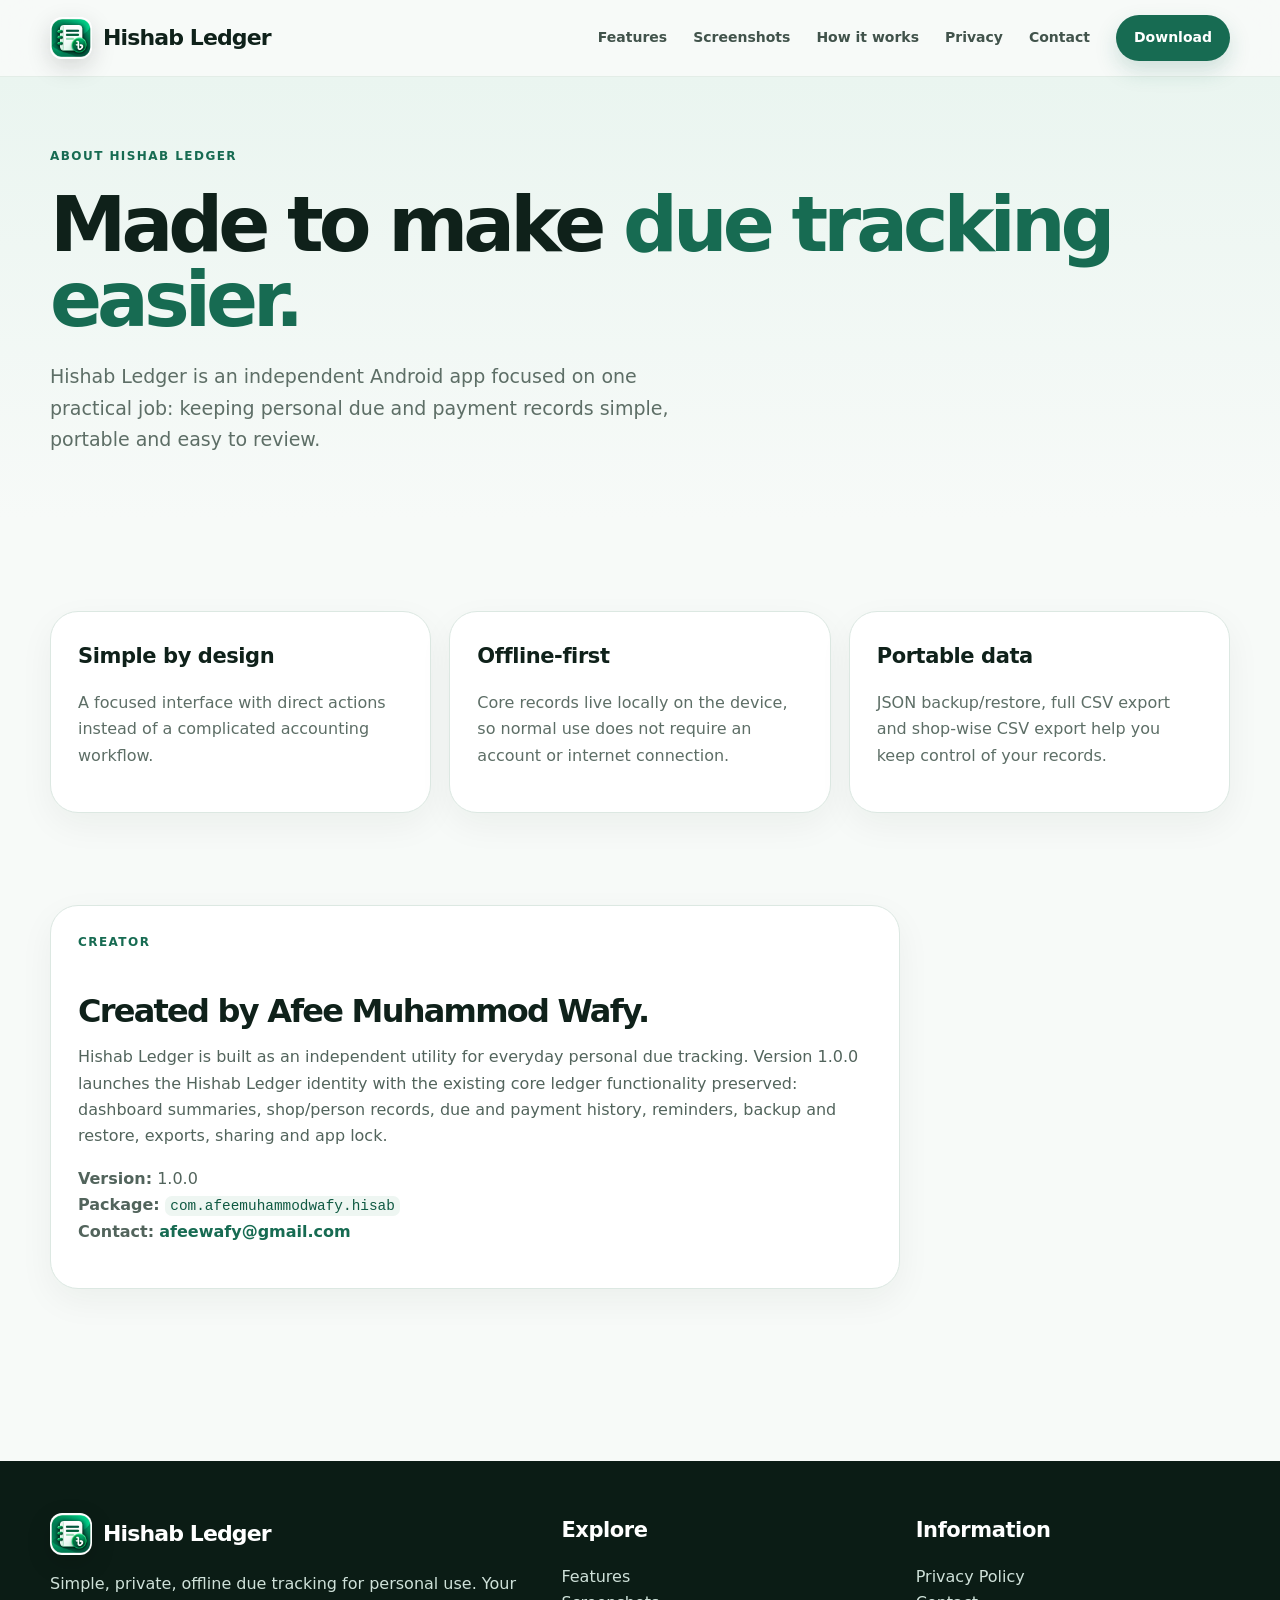
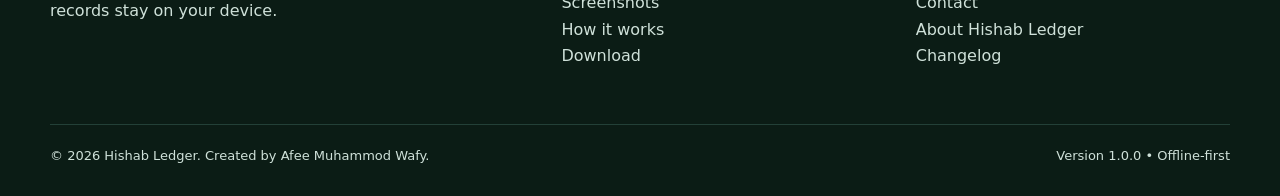
==== about/index.html @ e33c18ee "Add files via upload" ====
<!doctype html>
<html lang="en">
<head>
<meta charset="utf-8">
<meta name="viewport" content="width=device-width, initial-scale=1">
<title>About Hishab Ledger 1.0.0 — Offline Due Tracker</title>
<meta name="description" content="Learn about Hishab Ledger 1.0.0, an independent Android app created by Afee Muhammod Wafy for simple offline shop due and payment tracking.">
<meta name="robots" content="index,follow">
<meta name="author" content="Afee Muhammod Wafy">
<link rel="canonical" href="https://hishabledger.amwafy.xyz/about/">
<meta property="og:type" content="website">
<meta property="og:site_name" content="Hishab Ledger">
<meta property="og:title" content="About Hishab Ledger 1.0.0 — Offline Due Tracker">
<meta property="og:description" content="Learn about Hishab Ledger 1.0.0, an independent Android app created by Afee Muhammod Wafy for simple offline shop due and payment tracking.">
<meta property="og:url" content="https://hishabledger.amwafy.xyz/about/">
<meta property="og:image" content="https://hishabledger.amwafy.xyz/assets/feature-graphic.webp">
<meta property="og:image:width" content="1024">
<meta property="og:image:height" content="500">
<meta name="twitter:card" content="summary_large_image">
<meta name="twitter:title" content="About Hishab Ledger 1.0.0 — Offline Due Tracker">
<meta name="twitter:description" content="Learn about Hishab Ledger 1.0.0, an independent Android app created by Afee Muhammod Wafy for simple offline shop due and payment tracking.">
<meta name="twitter:image" content="https://hishabledger.amwafy.xyz/assets/feature-graphic.webp">
<link rel="icon" type="image/x-icon" href="../favicon.ico">
<link rel="icon" type="image/webp" sizes="48x48" href="../assets/favicon-48x48.webp">
<link rel="icon" type="image/png" sizes="32x32" href="../assets/favicon-32x32.png">
<link rel="icon" type="image/png" sizes="16x16" href="../assets/favicon-16x16.png">
<link rel="apple-touch-icon" href="../assets/apple-touch-icon.png">
<link rel="manifest" href="../site.webmanifest">
<meta name="theme-color" content="#0f5942">

<link rel="preload" as="image" href="../assets/hishabledger-icon.webp" fetchpriority="high">
<link rel="stylesheet" href="../styles.css">

</head>
<body>
<header class="nav">
  <div class="container nav-in">
    <a class="brand" href="../" aria-label="Hishab Ledger home"><span class="logo"><img src="../assets/hishabledger-icon.webp" alt="" width="42" height="42" loading="eager" decoding="async" fetchpriority="high"></span><span>Hishab Ledger</span></a>
    <button class="menu" data-menu aria-label="Open navigation" aria-expanded="false">☰</button>
    <nav class="navlinks" data-links>
      <a href="../features/">Features</a>
      <a href="../screenshots/">Screenshots</a>
      <a href="../how-it-works/">How it works</a>
      <a href="../privacy/">Privacy</a>
      <a href="../contact/">Contact</a>
      <a class="nav-cta" href="../download/">Download</a>
    </nav>
  </div>
</header>
<main>
<section class="page-hero"><div class="container"><div class="kicker">About Hishab Ledger</div><h1>Made to make <span>due tracking easier.</span></h1><p class="lead">Hishab Ledger is an independent Android app focused on one practical job: keeping personal due and payment records simple, portable and easy to review.</p></div></section>
<section class="section"><div class="container grid-3">
<div class="card"><h3>Simple by design</h3><p class="muted">A focused interface with direct actions instead of a complicated accounting workflow.</p></div>
<div class="card"><h3>Offline-first</h3><p class="muted">Core records live locally on the device, so normal use does not require an account or internet connection.</p></div>
<div class="card"><h3>Portable data</h3><p class="muted">JSON backup/restore, full CSV export and shop-wise CSV export help you keep control of your records.</p></div>
</div></section>
<section class="section" style="padding-top:0"><div class="container"><div class="card prose"><div class="kicker">Creator</div><h2>Created by Afee Muhammod Wafy.</h2><p>Hishab Ledger is built as an independent utility for everyday personal due tracking. Version 1.0.0 launches the Hishab Ledger identity with the existing core ledger functionality preserved: dashboard summaries, shop/person records, due and payment history, reminders, backup and restore, exports, sharing and app lock.</p><p><strong>Version:</strong> 1.0.0<br><strong>Package:</strong> <code>com.afeemuhammodwafy.hisab</code><br><strong>Contact:</strong> <a style="color:var(--green);font-weight:800" href="mailto:afeewafy@gmail.com">afeewafy@gmail.com</a></p></div></div></section>
</main>
<footer class="footer">
  <div class="container footer-grid">
    <div><div class="brand" style="color:#fff"><span class="logo"><img src="../assets/hishabledger-icon.webp" alt="" width="42" height="42" loading="eager" decoding="async" fetchpriority="high"></span><span>Hishab Ledger</span></div><p>Simple, private, offline due tracking for personal use. Your records stay on your device.</p></div>
    <div><h3>Explore</h3><p><a href="../features/">Features</a><br><a href="../screenshots/">Screenshots</a><br><a href="../how-it-works/">How it works</a><br><a href="../download/">Download</a></p></div>
    <div><h3>Information</h3><p><a href="../privacy/">Privacy Policy</a><br><a href="../contact/">Contact</a><br><a href="../about/">About Hishab Ledger</a><br><a href="../changelog/">Changelog</a></p></div>
  </div>
  <div class="container footer-bottom"><span>© 2026 Hishab Ledger. Created by Afee Muhammod Wafy.</span><span>Version 1.0.0 • Offline-first</span></div>
</footer>
<script src="../script.js"></script>
</body>
</html>
---- styles.css ----
:root{
  --bg:#f7faf8;--surface:#fff;--surface-2:#eef6f2;--ink:#0f211a;--muted:#5d6e66;
  --green:#176b52;--green-2:#0f5942;--lime:#2dd58c;--line:#dce8e2;--shadow:0 24px 70px rgba(15,89,66,.12);
  --radius:28px;--max:1180px;
}
*{box-sizing:border-box}
html{scroll-behavior:smooth}
body{margin:0;font-family:Inter,ui-sans-serif,system-ui,-apple-system,BlinkMacSystemFont,"Segoe UI",sans-serif;background:var(--bg);color:var(--ink);line-height:1.65}
a{color:inherit;text-decoration:none}
img{max-width:100%;display:block}
.container{width:min(var(--max),calc(100% - 40px));margin:auto}
.nav{position:sticky;top:0;z-index:50;background:rgba(247,250,248,.86);backdrop-filter:blur(18px);border-bottom:1px solid rgba(220,232,226,.75)}
.nav-in{height:76px;display:flex;align-items:center;justify-content:space-between;gap:24px}
.brand{display:flex;align-items:center;gap:11px;font-weight:900;font-size:22px;letter-spacing:-.04em}
.logo{width:42px;height:42px;border-radius:12px;display:grid;place-items:center;overflow:hidden;box-shadow:0 8px 24px rgba(0,0,0,.15)}
.logo img{width:42px;height:42px;display:block;object-fit:cover}
.navlinks{display:flex;align-items:center;gap:26px;font-size:14px;font-weight:700;color:#41534b}
.navlinks a:hover{color:var(--green)}
.nav-cta{background:var(--green);color:#fff!important;padding:11px 18px;border-radius:999px;box-shadow:0 10px 22px rgba(23,107,82,.18)}
.menu{display:none;border:0;background:none;font-size:28px}
.hero{padding:86px 0 74px;overflow:hidden}
.hero-grid{display:grid;grid-template-columns:1.02fr .98fr;align-items:center;gap:64px}
.eyebrow{display:inline-flex;gap:8px;align-items:center;padding:8px 13px;border:1px solid #cfe1d9;background:#edf7f2;color:var(--green);border-radius:999px;font-weight:800;font-size:13px}
h1{font-size:clamp(46px,6vw,78px);line-height:.98;letter-spacing:-.065em;margin:20px 0 24px}
h1 span{color:var(--green)}
.lead{font-size:19px;color:var(--muted);max-width:650px}
.actions{display:flex;flex-wrap:wrap;gap:13px;margin:30px 0 24px}
.btn{display:inline-flex;align-items:center;justify-content:center;gap:9px;padding:14px 21px;border-radius:15px;font-weight:850;border:1px solid var(--line);transition:.2s}
.btn-primary{background:var(--green);color:#fff;border-color:var(--green);box-shadow:0 14px 30px rgba(23,107,82,.2)}
.btn-primary:hover{transform:translateY(-2px);background:var(--green-2)}
.btn-soft{background:#fff}
.note{font-size:13px;color:#72827b}
.hero-art{position:relative;background:linear-gradient(145deg,#e8f4ee,#d5ebe1);border-radius:42px;padding:25px;box-shadow:var(--shadow)}
.hero-art img{border-radius:27px;box-shadow:0 25px 55px rgba(0,0,0,.18)}
.pill-row{display:flex;gap:10px;flex-wrap:wrap;margin-top:18px}
.pill{padding:8px 11px;background:#fff;border:1px solid var(--line);border-radius:999px;font-size:12px;font-weight:800;color:var(--green)}
.section{padding:92px 0}
.section-head{max-width:730px;margin-bottom:38px}
.kicker{color:var(--green);font-weight:900;text-transform:uppercase;letter-spacing:.12em;font-size:12px}
h2{font-size:clamp(34px,4vw,52px);line-height:1.04;letter-spacing:-.055em;margin:10px 0 15px}
h3{margin:0 0 9px;font-size:21px;letter-spacing:-.02em}
.muted{color:var(--muted)}
.grid-3{display:grid;grid-template-columns:repeat(3,1fr);gap:18px}
.card{background:var(--surface);border:1px solid var(--line);border-radius:var(--radius);padding:27px;box-shadow:0 12px 35px rgba(15,33,26,.05)}
.icon{width:48px;height:48px;border-radius:15px;background:#e5f4ed;color:var(--green);display:grid;place-items:center;font-weight:950;font-size:20px;margin-bottom:18px}
.feature-grid{display:grid;grid-template-columns:repeat(2,1fr);gap:18px}
.feature{display:grid;grid-template-columns:auto 1fr;gap:18px;align-items:start}
.screens{display:grid;grid-template-columns:repeat(4,1fr);gap:16px}
.screen-card{background:#fff;border:1px solid var(--line);border-radius:26px;padding:10px;box-shadow:0 12px 35px rgba(15,33,26,.06)}
.screen-card img{border-radius:19px;width:100%;height:auto;display:block;object-fit:contain;object-position:top}
.screen-card figcaption{padding:13px 8px 7px;font-weight:800;font-size:14px}
.band{background:var(--green);color:#fff;border-radius:36px;padding:48px;display:flex;justify-content:space-between;gap:30px;align-items:center}
.band p{color:#d7eee5;max-width:680px;margin:0}
.band .btn{background:#fff;color:var(--green);border-color:#fff}
.steps{counter-reset:step;display:grid;grid-template-columns:repeat(3,1fr);gap:18px}
.step:before{counter-increment:step;content:counter(step);display:grid;place-items:center;width:38px;height:38px;border-radius:50%;background:var(--green);color:#fff;font-weight:900;margin-bottom:18px}
.prose{max-width:850px}.prose h2{font-size:32px;margin-top:42px}.prose p,.prose li{color:#52645c}
.table{width:100%;border-collapse:collapse;background:#fff;border:1px solid var(--line);border-radius:18px;overflow:hidden}
.table th,.table td{text-align:left;padding:15px 17px;border-bottom:1px solid var(--line)}
.table th{background:#eef6f2;color:var(--green)}
.footer{margin-top:80px;background:#0b1c15;color:#cfe1d9;padding:52px 0 30px}
.footer-grid{display:grid;grid-template-columns:1.5fr 1fr 1fr;gap:40px}
.footer h3{color:#fff}.footer a{color:#cfe1d9}.footer a:hover{color:#fff}
.footer-bottom{border-top:1px solid #234037;margin-top:38px;padding-top:20px;font-size:13px;display:flex;justify-content:space-between;gap:20px}
.page-hero{padding:70px 0 45px;background:linear-gradient(180deg,#eaf5f0,transparent)}
.faq{display:grid;gap:12px;max-width:850px}.faq details{background:#fff;border:1px solid var(--line);border-radius:18px;padding:17px 20px}.faq summary{font-weight:850;cursor:pointer}
.badge{display:inline-block;padding:5px 9px;border-radius:8px;background:#eaf6f0;color:var(--green);font-size:11px;font-weight:900}
@media(max-width:900px){
 .navlinks{display:none}.menu{display:block}.hero{padding:58px 0}.hero-grid{grid-template-columns:1fr;gap:38px}
 .grid-3,.steps{grid-template-columns:1fr}.feature-grid{grid-template-columns:1fr}.screens{grid-template-columns:repeat(2,1fr)}
 .footer-grid{grid-template-columns:1fr 1fr}.band{flex-direction:column;align-items:flex-start}
}
@media(max-width:560px){
 .container{width:min(var(--max),calc(100% - 24px))}.nav-in{height:68px}.hero{padding:43px 0 50px}h1{font-size:48px}.lead{font-size:17px}
 .section{padding:62px 0}.card{padding:22px;border-radius:22px}.screens{gap:10px}.screen-card{border-radius:20px;padding:7px}
 .screen-card figcaption{font-size:12px;padding:9px 5px 4px}.band{padding:30px 24px;border-radius:26px}.footer-grid{grid-template-columns:1fr}.footer-bottom{flex-direction:column}
}


/* Contact form */
.contact-grid{display:grid;grid-template-columns:.9fr 1.1fr;gap:22px;align-items:start}
.contact-card{height:100%;padding:34px}.contact-card h2{font-size:clamp(34px,4vw,50px);margin-top:16px}.contact-points{display:grid;gap:16px;margin-top:28px}.contact-points div{padding:16px 0;border-top:1px solid var(--line);display:grid;gap:4px}.contact-points strong{font-size:16px}.contact-points span{color:var(--muted);font-size:14px}.form-card{padding:30px}.form-card form{display:grid;gap:9px}.form-card label{font-size:13px;font-weight:850;margin-top:7px}.form-card input,.form-card select,.form-card textarea{width:100%;border:1px solid #cfded7;background:#fbfdfc;color:var(--ink);border-radius:14px;padding:14px 15px;font:inherit;outline:none;transition:border-color .2s,box-shadow .2s}.form-card textarea{resize:vertical;min-height:150px}.form-card input:focus,.form-card select:focus,.form-card textarea:focus{border-color:var(--green);box-shadow:0 0 0 4px rgba(23,107,82,.10)}.form-submit{margin-top:8px;width:100%;cursor:pointer;font:inherit}.form-note{font-size:12px;color:#71817a;margin:4px 0 0}.form-success{background:#e7f6ee;color:#126044;border:1px solid #bfe4d1;border-radius:14px;padding:13px 15px;margin-bottom:18px;font-weight:750}.navlinks.open{display:flex;position:absolute;top:68px;left:12px;right:12px;flex-direction:column;align-items:stretch;gap:4px;padding:12px;background:rgba(255,255,255,.97);backdrop-filter:blur(18px);border:1px solid var(--line);border-radius:20px;box-shadow:0 20px 50px rgba(15,33,26,.14)}.navlinks.open a{padding:12px 14px;border-radius:12px}.navlinks.open .nav-cta{text-align:center}
@media(max-width:900px){.contact-grid{grid-template-columns:1fr}}
@media(max-width:560px){.contact-card,.form-card{padding:22px}.contact-grid{gap:14px}}

/* Hishab Ledger 1.0.0 additions */
code{font-family:ui-monospace,SFMono-Regular,Menlo,Monaco,Consolas,"Liberation Mono",monospace;font-size:.9em;background:#eef6f2;padding:.12em .38em;border-radius:7px;color:var(--green-2)}
.formula{font-size:clamp(20px,3vw,30px);font-weight:900;color:var(--green);text-align:center;letter-spacing:-.02em}
.prose ul{padding-left:1.25rem}.prose li{margin:.55rem 0}
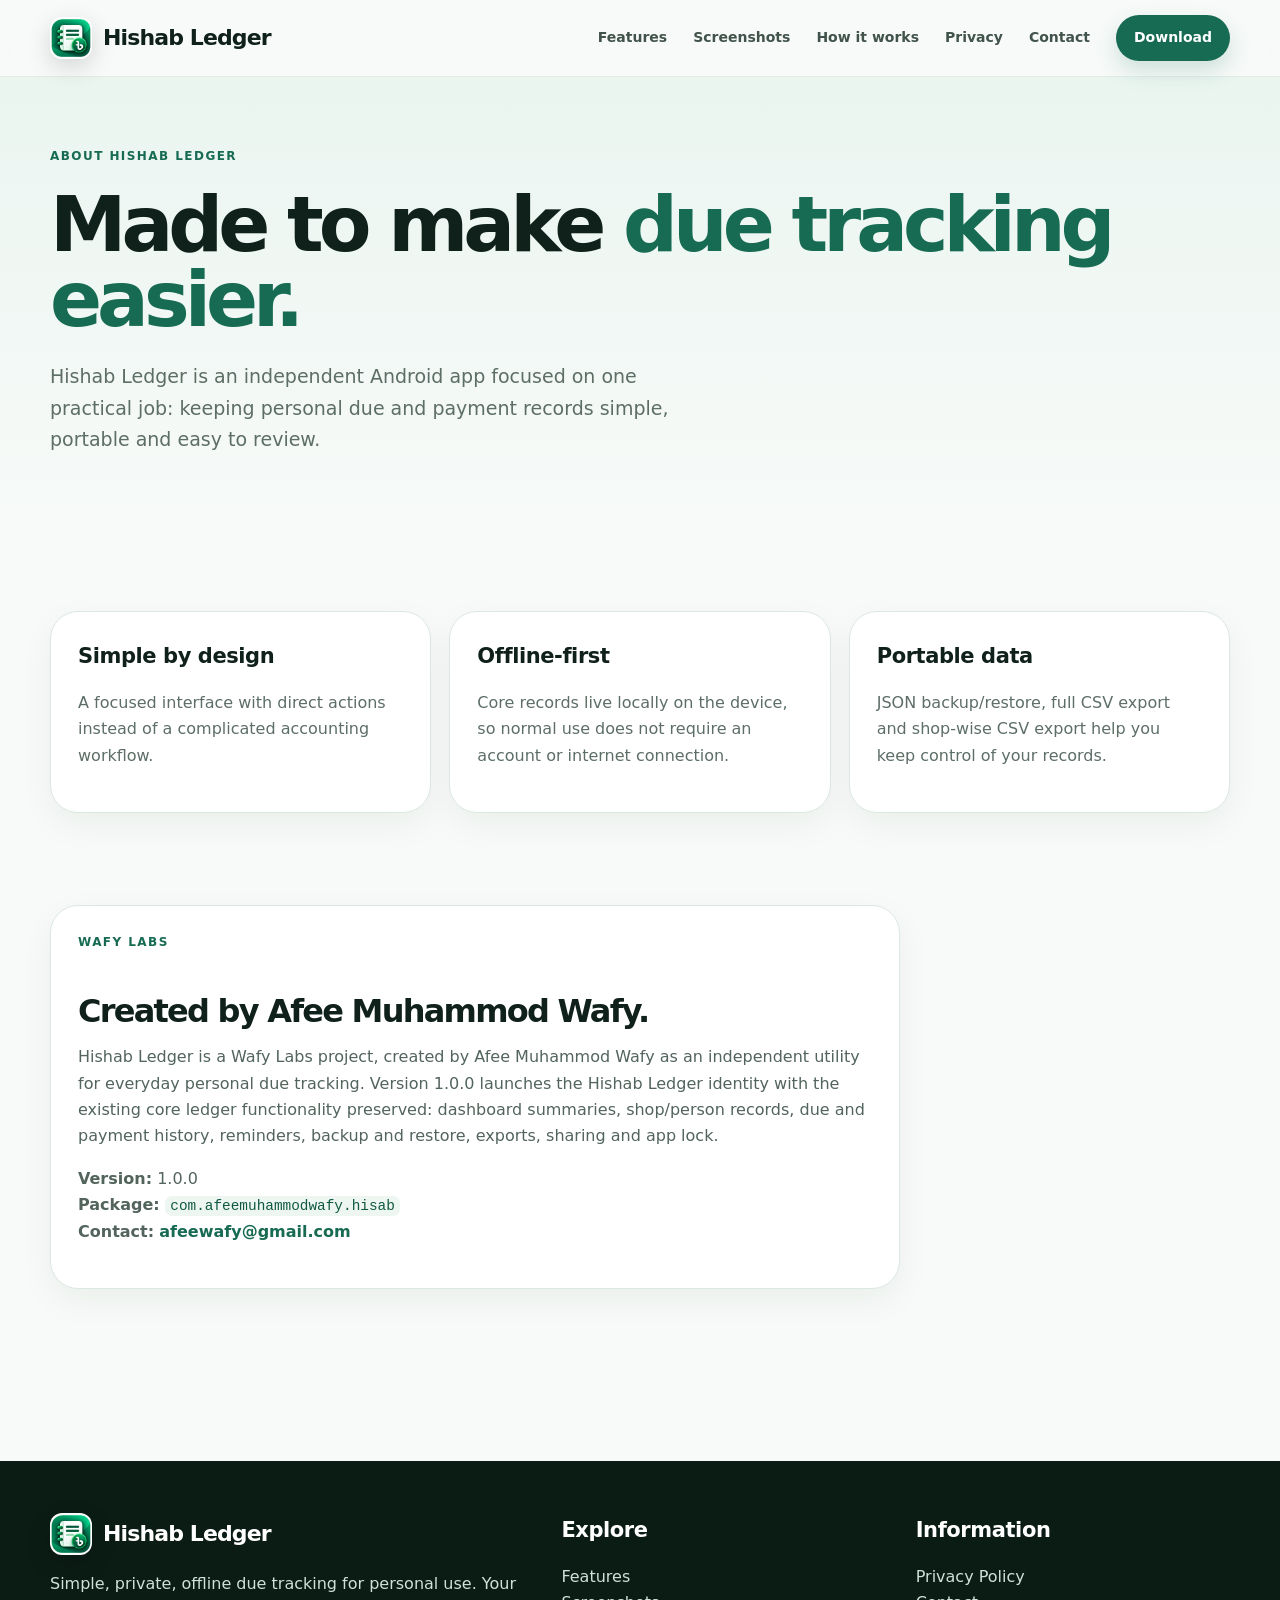
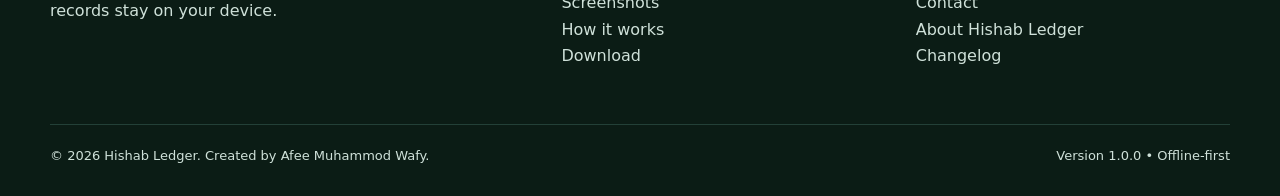
==== commit fd0325ff: "Add files via upload" ====
--- a/about/index.html
+++ b/about/index.html
@@ -54,7 +54,7 @@
 <div class="card"><h3>Offline-first</h3><p class="muted">Core records live locally on the device, so normal use does not require an account or internet connection.</p></div>
 <div class="card"><h3>Portable data</h3><p class="muted">JSON backup/restore, full CSV export and shop-wise CSV export help you keep control of your records.</p></div>
 </div></section>
-<section class="section" style="padding-top:0"><div class="container"><div class="card prose"><div class="kicker">Creator</div><h2>Created by Afee Muhammod Wafy.</h2><p>Hishab Ledger is built as an independent utility for everyday personal due tracking. Version 1.0.0 launches the Hishab Ledger identity with the existing core ledger functionality preserved: dashboard summaries, shop/person records, due and payment history, reminders, backup and restore, exports, sharing and app lock.</p><p><strong>Version:</strong> 1.0.0<br><strong>Package:</strong> <code>com.afeemuhammodwafy.hisab</code><br><strong>Contact:</strong> <a style="color:var(--green);font-weight:800" href="mailto:afeewafy@gmail.com">afeewafy@gmail.com</a></p></div></div></section>
+<section class="section" style="padding-top:0"><div class="container"><div class="card prose"><div class="kicker">Wafy Labs</div><h2>Created by Afee Muhammod Wafy.</h2><p>Hishab Ledger is a Wafy Labs project, created by Afee Muhammod Wafy as an independent utility for everyday personal due tracking. Version 1.0.0 launches the Hishab Ledger identity with the existing core ledger functionality preserved: dashboard summaries, shop/person records, due and payment history, reminders, backup and restore, exports, sharing and app lock.</p><p><strong>Version:</strong> 1.0.0<br><strong>Package:</strong> <code>com.afeemuhammodwafy.hisab</code><br><strong>Contact:</strong> <a style="color:var(--green);font-weight:800" href="mailto:afeewafy@gmail.com">afeewafy@gmail.com</a></p></div></div></section>
 </main>
 <footer class="footer">
   <div class="container footer-grid">
--- a/styles.css
+++ b/styles.css
@@ -88,3 +88,6 @@
 code{font-family:ui-monospace,SFMono-Regular,Menlo,Monaco,Consolas,"Liberation Mono",monospace;font-size:.9em;background:#eef6f2;padding:.12em .38em;border-radius:7px;color:var(--green-2)}
 .formula{font-size:clamp(20px,3vw,30px);font-weight:900;color:var(--green);text-align:center;letter-spacing:-.02em}
 .prose ul{padding-left:1.25rem}.prose li{margin:.55rem 0}
+
+
+.micro-note{margin:.8rem 0 0;color:var(--muted);font-size:.88rem}.micro-note strong{color:var(--text)}
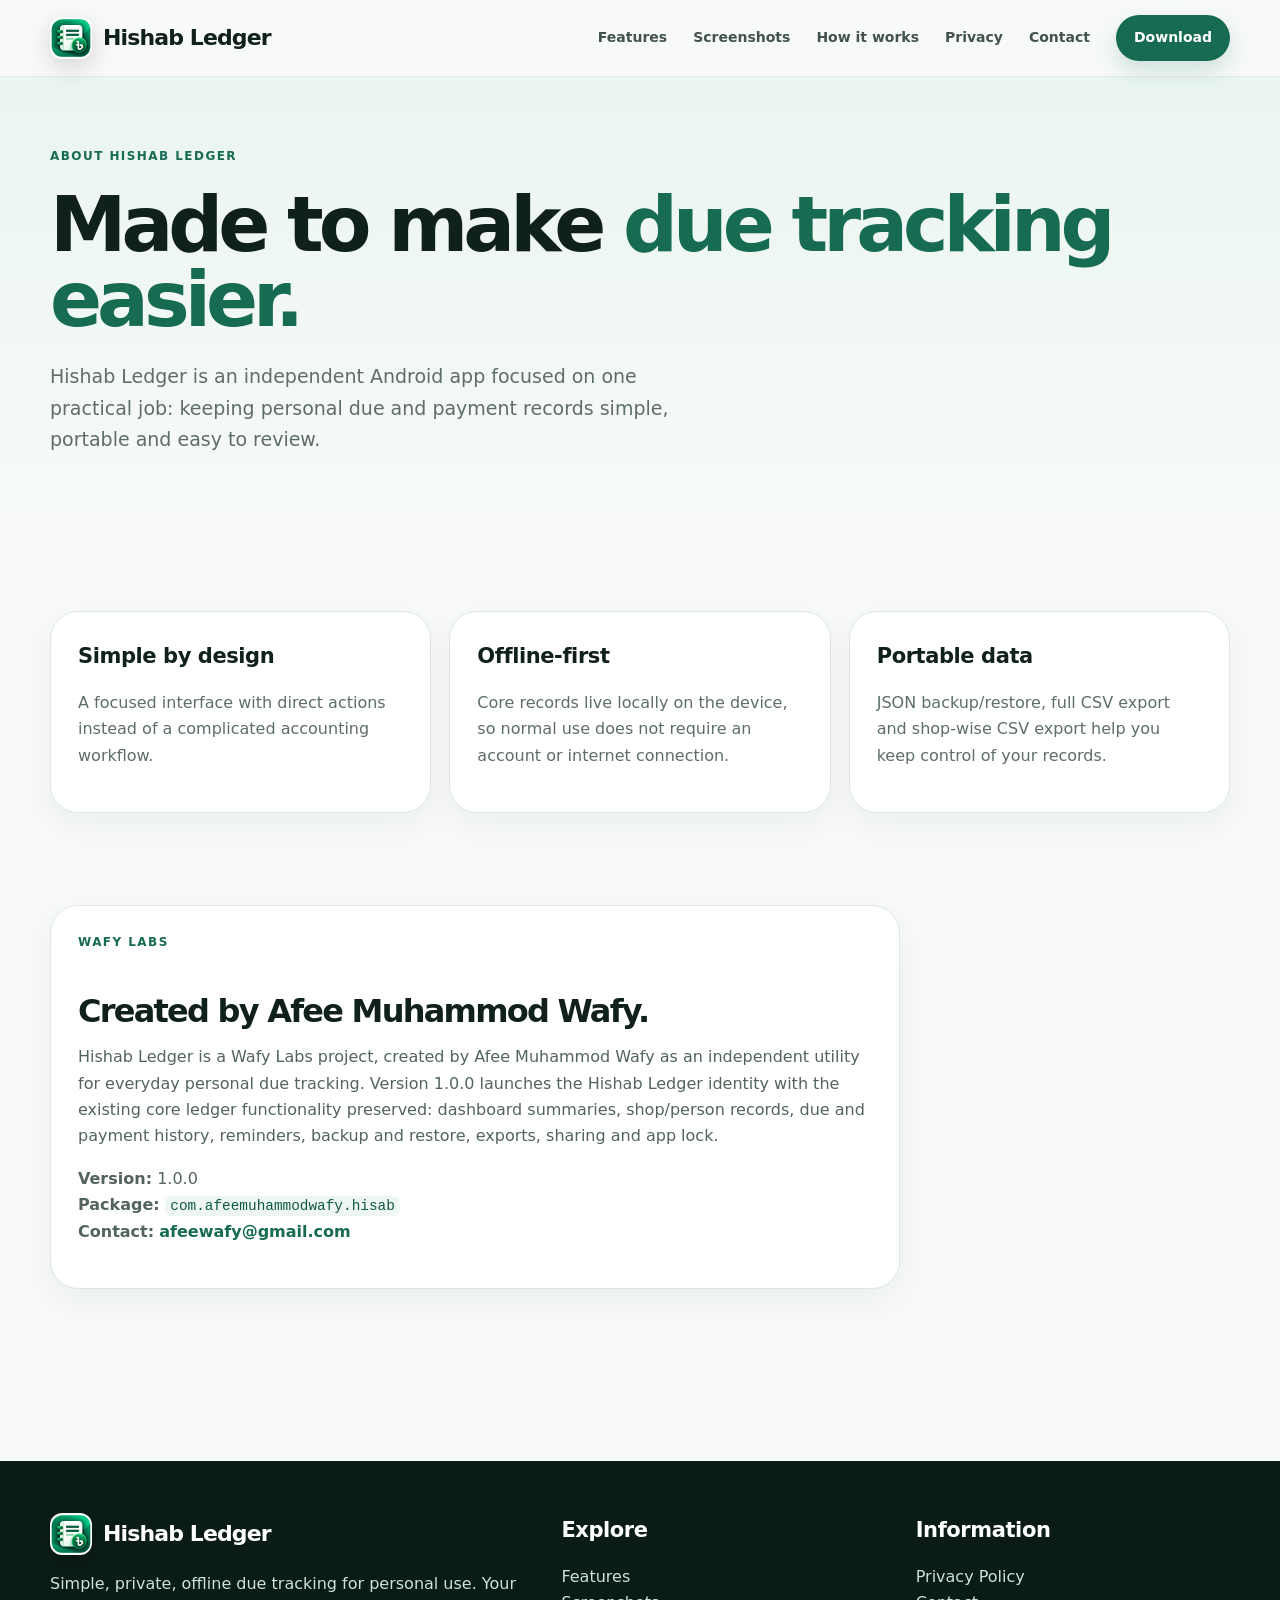
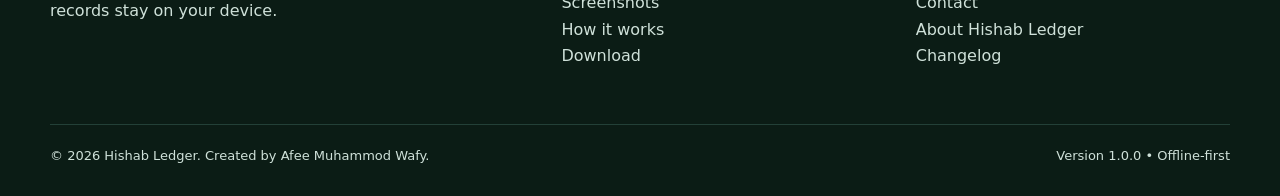
==== commit 88f981df: "Add files via upload" ====
--- a/about/index.html
+++ b/about/index.html
@@ -54,7 +54,7 @@
 <div class="card"><h3>Offline-first</h3><p class="muted">Core records live locally on the device, so normal use does not require an account or internet connection.</p></div>
 <div class="card"><h3>Portable data</h3><p class="muted">JSON backup/restore, full CSV export and shop-wise CSV export help you keep control of your records.</p></div>
 </div></section>
-<section class="section" style="padding-top:0"><div class="container"><div class="card prose"><div class="kicker">Wafy Labs</div><h2>Created by Afee Muhammod Wafy.</h2><p>Hishab Ledger is a Wafy Labs project, created by Afee Muhammod Wafy as an independent utility for everyday personal due tracking. Version 1.0.0 launches the Hishab Ledger identity with the existing core ledger functionality preserved: dashboard summaries, shop/person records, due and payment history, reminders, backup and restore, exports, sharing and app lock.</p><p><strong>Version:</strong> 1.0.0<br><strong>Package:</strong> <code>com.afeemuhammodwafy.hisab</code><br><strong>Contact:</strong> <a style="color:var(--green);font-weight:800" href="mailto:afeewafy@gmail.com">afeewafy@gmail.com</a></p></div></div></section>
+<section class="section" style="padding-top:0"><div class="container"><div class="card prose"><div class="kicker">Wafy Labs</div><h2>Created by <a href="https://afeemuhammodwafy.com/" rel="me">Afee Muhammod Wafy</a>.</h2><p>Hishab Ledger is a <a href="https://amwafy.xyz/" rel="external">Wafy Labs</a> project, created by Afee Muhammod Wafy as an independent utility for everyday personal due tracking. Version 1.0.0 launches the Hishab Ledger identity with the existing core ledger functionality preserved: dashboard summaries, shop/person records, due and payment history, reminders, backup and restore, exports, sharing and app lock.</p><p><strong>Version:</strong> 1.0.0<br><strong>Package:</strong> <code>com.afeemuhammodwafy.hisab</code><br><strong>Contact:</strong> <a style="color:var(--green);font-weight:800" href="mailto:afeewafy@gmail.com">afeewafy@gmail.com</a></p></div></div></section>
 </main>
 <footer class="footer">
   <div class="container footer-grid">
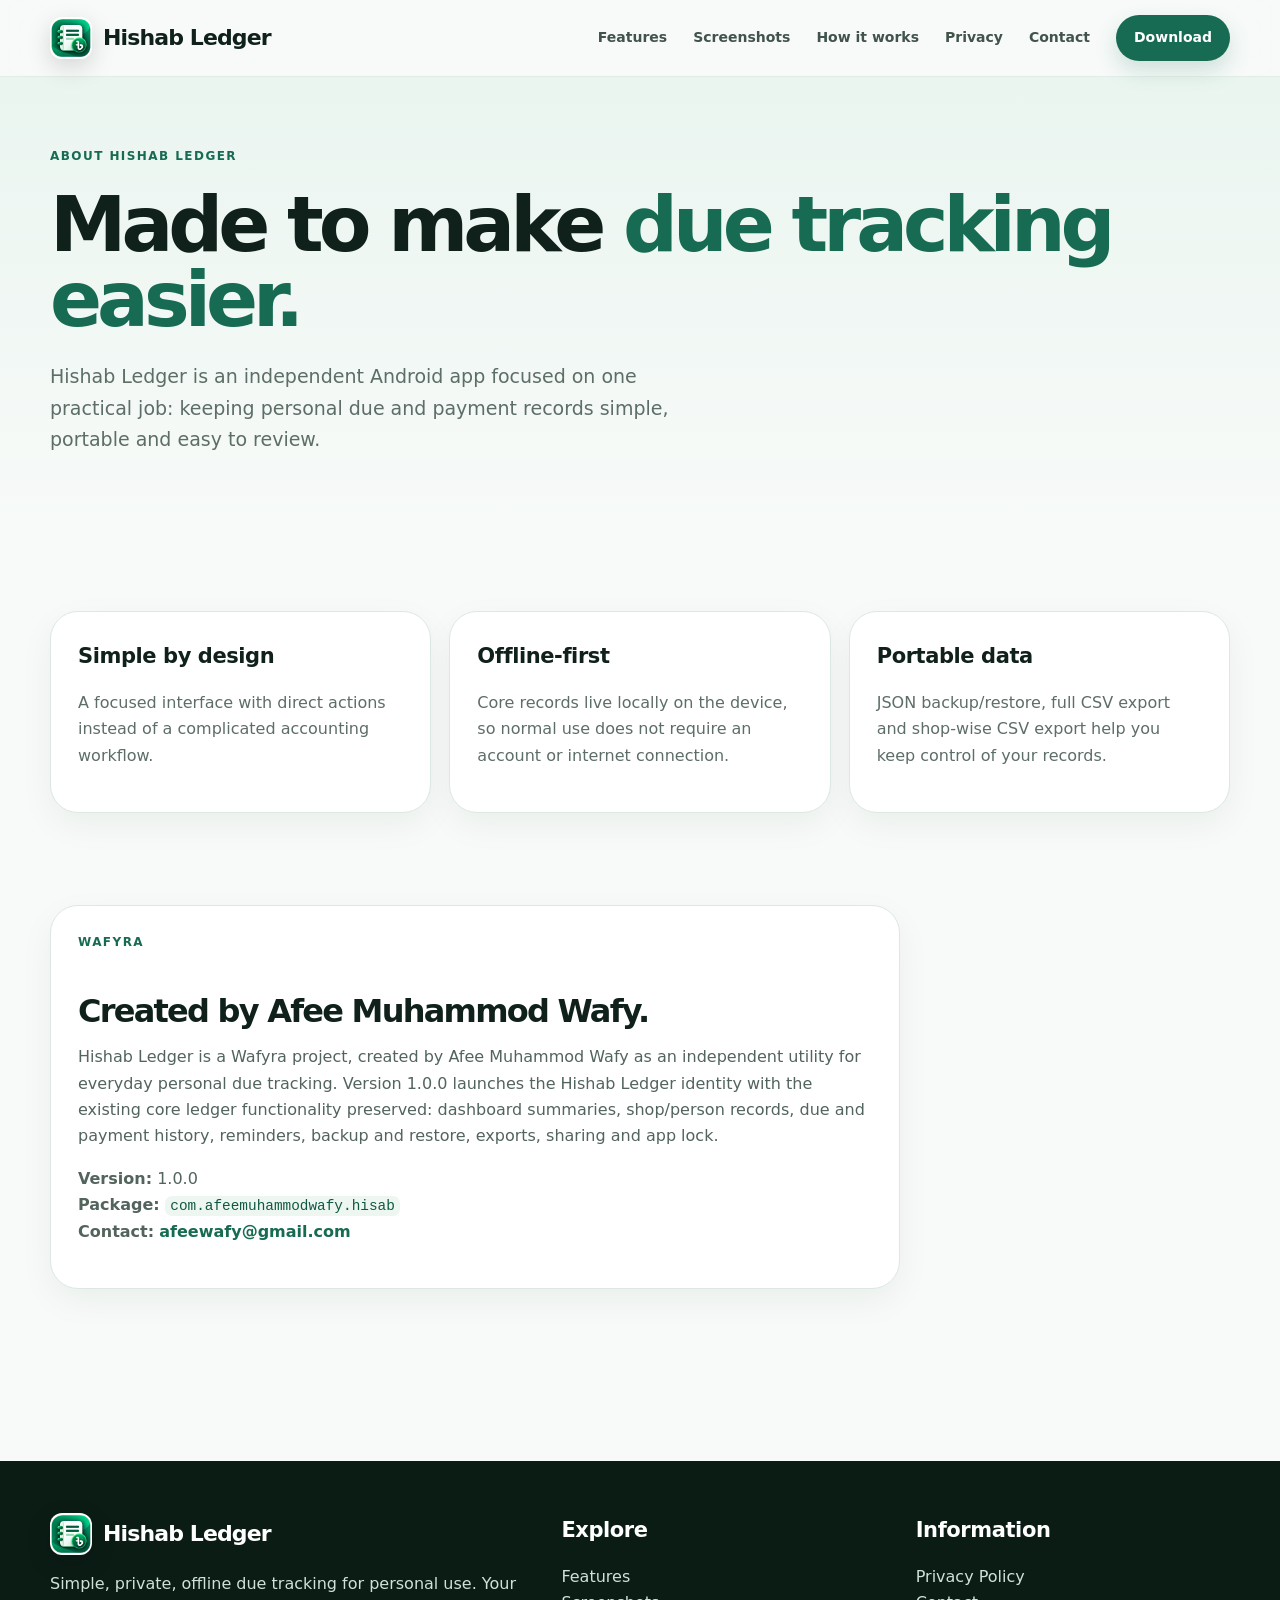
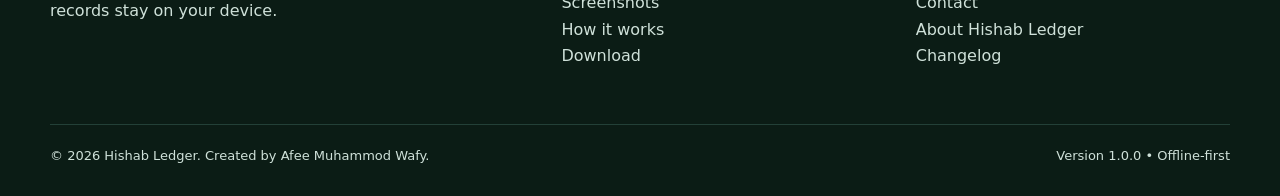
==== commit 6d0feb1a: "Add files via upload" ====
--- a/about/index.html
+++ b/about/index.html
@@ -3,22 +3,25 @@
 <head>
 <meta charset="utf-8">
 <meta name="viewport" content="width=device-width, initial-scale=1">
-<title>About Hishab Ledger 1.0.0 — Offline Due Tracker</title>
-<meta name="description" content="Learn about Hishab Ledger 1.0.0, an independent Android app created by Afee Muhammod Wafy for simple offline shop due and payment tracking.">
+<title>About Hishab Ledger — Private Offline Due Tracking App</title>
+<meta name="description" content="Learn about Hishab Ledger, an Android app for simple private and offline hisab, shop due and payment tracking, built by Afee Muhammod Wafy under Wafyra.">
 <meta name="robots" content="index,follow">
 <meta name="author" content="Afee Muhammod Wafy">
 <link rel="canonical" href="https://hishabledger.amwafy.xyz/about/">
+<meta property="og:locale" content="en_US">
 <meta property="og:type" content="website">
 <meta property="og:site_name" content="Hishab Ledger">
-<meta property="og:title" content="About Hishab Ledger 1.0.0 — Offline Due Tracker">
-<meta property="og:description" content="Learn about Hishab Ledger 1.0.0, an independent Android app created by Afee Muhammod Wafy for simple offline shop due and payment tracking.">
+<meta property="og:title" content="About Hishab Ledger — Private Offline Due Tracking App">
+<meta property="og:description" content="Learn about Hishab Ledger, an Android app for simple private and offline hisab, shop due and payment tracking, built by Afee Muhammod Wafy under Wafyra.">
 <meta property="og:url" content="https://hishabledger.amwafy.xyz/about/">
 <meta property="og:image" content="https://hishabledger.amwafy.xyz/assets/feature-graphic.webp">
+<meta property="og:image:alt" content="Hishab Ledger Android app feature graphic">
 <meta property="og:image:width" content="1024">
 <meta property="og:image:height" content="500">
 <meta name="twitter:card" content="summary_large_image">
-<meta name="twitter:title" content="About Hishab Ledger 1.0.0 — Offline Due Tracker">
-<meta name="twitter:description" content="Learn about Hishab Ledger 1.0.0, an independent Android app created by Afee Muhammod Wafy for simple offline shop due and payment tracking.">
+<meta name="twitter:title" content="About Hishab Ledger — Private Offline Due Tracking App">
+<meta name="twitter:description" content="Learn about Hishab Ledger, an Android app for simple private and offline hisab, shop due and payment tracking, built by Afee Muhammod Wafy under Wafyra.">
+<meta name="twitter:image:alt" content="Hishab Ledger Android app feature graphic">
 <meta name="twitter:image" content="https://hishabledger.amwafy.xyz/assets/feature-graphic.webp">
 <link rel="icon" type="image/x-icon" href="../favicon.ico">
 <link rel="icon" type="image/webp" sizes="48x48" href="../assets/favicon-48x48.webp">
@@ -26,6 +29,7 @@
 <link rel="icon" type="image/png" sizes="16x16" href="../assets/favicon-16x16.png">
 <link rel="apple-touch-icon" href="../assets/apple-touch-icon.png">
 <link rel="manifest" href="../site.webmanifest">
+<meta name="mobile-web-app-capable" content="yes">
 <meta name="theme-color" content="#0f5942">
 
 <link rel="preload" as="image" href="../assets/hishabledger-icon.webp" fetchpriority="high">
@@ -54,7 +58,7 @@
 <div class="card"><h3>Offline-first</h3><p class="muted">Core records live locally on the device, so normal use does not require an account or internet connection.</p></div>
 <div class="card"><h3>Portable data</h3><p class="muted">JSON backup/restore, full CSV export and shop-wise CSV export help you keep control of your records.</p></div>
 </div></section>
-<section class="section" style="padding-top:0"><div class="container"><div class="card prose"><div class="kicker">Wafy Labs</div><h2>Created by <a href="https://afeemuhammodwafy.com/" rel="me">Afee Muhammod Wafy</a>.</h2><p>Hishab Ledger is a <a href="https://amwafy.xyz/" rel="external">Wafy Labs</a> project, created by Afee Muhammod Wafy as an independent utility for everyday personal due tracking. Version 1.0.0 launches the Hishab Ledger identity with the existing core ledger functionality preserved: dashboard summaries, shop/person records, due and payment history, reminders, backup and restore, exports, sharing and app lock.</p><p><strong>Version:</strong> 1.0.0<br><strong>Package:</strong> <code>com.afeemuhammodwafy.hisab</code><br><strong>Contact:</strong> <a style="color:var(--green);font-weight:800" href="mailto:afeewafy@gmail.com">afeewafy@gmail.com</a></p></div></div></section>
+<section class="section" style="padding-top:0"><div class="container"><div class="card prose"><div class="kicker">Wafyra</div><h2>Created by <a href="https://afeemuhammodwafy.com/" rel="me">Afee Muhammod Wafy</a>.</h2><p>Hishab Ledger is a <a href="https://amwafy.xyz/" rel="external">Wafyra</a> project, created by Afee Muhammod Wafy as an independent utility for everyday personal due tracking. Version 1.0.0 launches the Hishab Ledger identity with the existing core ledger functionality preserved: dashboard summaries, shop/person records, due and payment history, reminders, backup and restore, exports, sharing and app lock.</p><p><strong>Version:</strong> 1.0.0<br><strong>Package:</strong> <code>com.afeemuhammodwafy.hisab</code><br><strong>Contact:</strong> <a style="color:var(--green);font-weight:800" href="mailto:afeewafy@gmail.com">afeewafy@gmail.com</a></p></div></div></section>
 </main>
 <footer class="footer">
   <div class="container footer-grid">
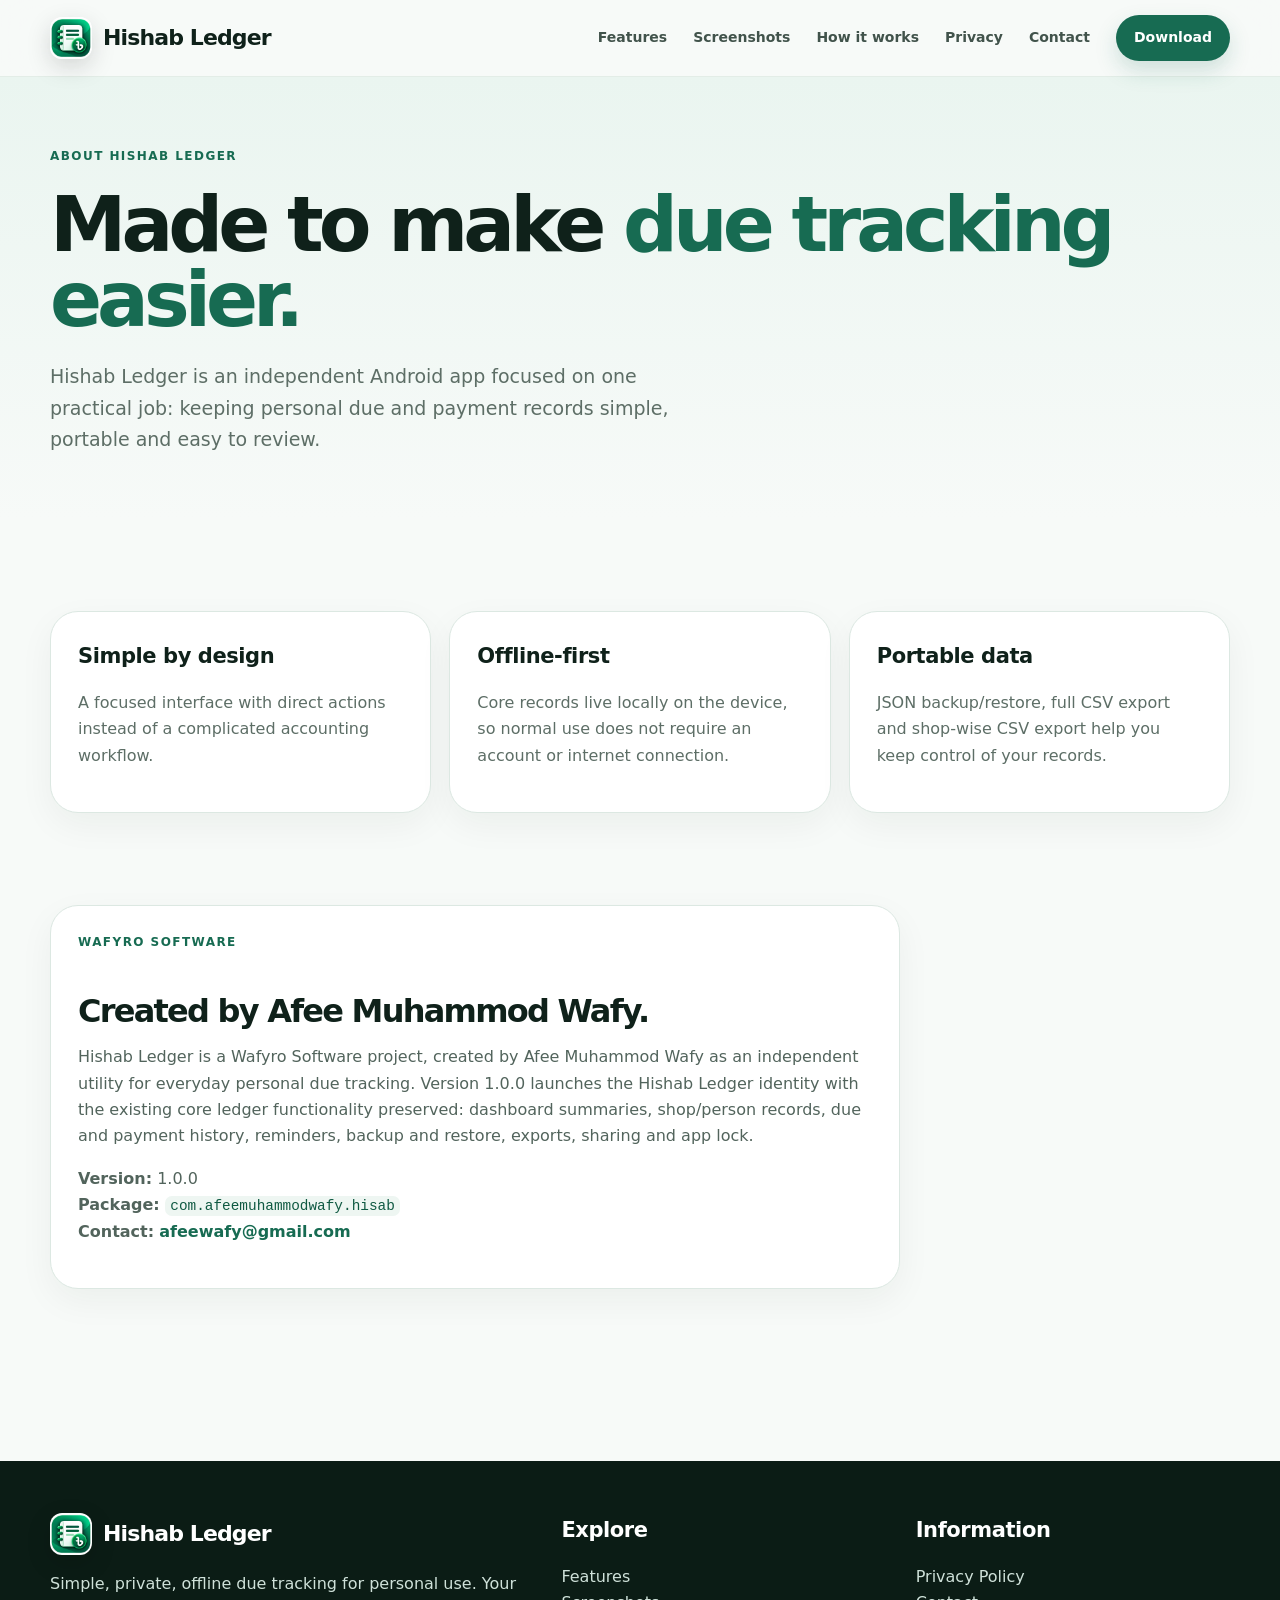
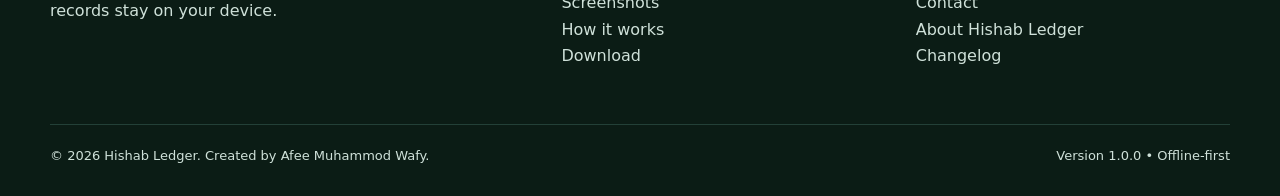
==== commit d682e15f: "Add files via upload" ====
--- a/about/index.html
+++ b/about/index.html
@@ -3,8 +3,8 @@
 <head>
 <meta charset="utf-8">
 <meta name="viewport" content="width=device-width, initial-scale=1">
-<title>About Hishab Ledger — Private Offline Due Tracking App</title>
-<meta name="description" content="Learn about Hishab Ledger, an Android app for simple private and offline hisab, shop due and payment tracking, built by Afee Muhammod Wafy under Wafyra.">
+<title>About Hishab Ledger — Private Offline Hisab App | Wafyro Software</title>
+<meta name="description" content="Learn about Hishab Ledger, an Android app for simple private and offline hisab, shop due and payment tracking, built by Afee Muhammod Wafy under Wafyro Software.">
 <meta name="robots" content="index,follow">
 <meta name="author" content="Afee Muhammod Wafy">
 <link rel="canonical" href="https://hishabledger.amwafy.xyz/about/">
@@ -12,7 +12,7 @@
 <meta property="og:type" content="website">
 <meta property="og:site_name" content="Hishab Ledger">
 <meta property="og:title" content="About Hishab Ledger — Private Offline Due Tracking App">
-<meta property="og:description" content="Learn about Hishab Ledger, an Android app for simple private and offline hisab, shop due and payment tracking, built by Afee Muhammod Wafy under Wafyra.">
+<meta property="og:description" content="Learn about Hishab Ledger, an Android app for simple private and offline hisab, shop due and payment tracking, built by Afee Muhammod Wafy under Wafyro Software.">
 <meta property="og:url" content="https://hishabledger.amwafy.xyz/about/">
 <meta property="og:image" content="https://hishabledger.amwafy.xyz/assets/feature-graphic.webp">
 <meta property="og:image:alt" content="Hishab Ledger Android app feature graphic">
@@ -20,7 +20,7 @@
 <meta property="og:image:height" content="500">
 <meta name="twitter:card" content="summary_large_image">
 <meta name="twitter:title" content="About Hishab Ledger — Private Offline Due Tracking App">
-<meta name="twitter:description" content="Learn about Hishab Ledger, an Android app for simple private and offline hisab, shop due and payment tracking, built by Afee Muhammod Wafy under Wafyra.">
+<meta name="twitter:description" content="Learn about Hishab Ledger, an Android app for simple private and offline hisab, shop due and payment tracking, built by Afee Muhammod Wafy under Wafyro Software.">
 <meta name="twitter:image:alt" content="Hishab Ledger Android app feature graphic">
 <meta name="twitter:image" content="https://hishabledger.amwafy.xyz/assets/feature-graphic.webp">
 <link rel="icon" type="image/x-icon" href="../favicon.ico">
@@ -58,7 +58,7 @@
 <div class="card"><h3>Offline-first</h3><p class="muted">Core records live locally on the device, so normal use does not require an account or internet connection.</p></div>
 <div class="card"><h3>Portable data</h3><p class="muted">JSON backup/restore, full CSV export and shop-wise CSV export help you keep control of your records.</p></div>
 </div></section>
-<section class="section" style="padding-top:0"><div class="container"><div class="card prose"><div class="kicker">Wafyra</div><h2>Created by <a href="https://afeemuhammodwafy.com/" rel="me">Afee Muhammod Wafy</a>.</h2><p>Hishab Ledger is a <a href="https://amwafy.xyz/" rel="external">Wafyra</a> project, created by Afee Muhammod Wafy as an independent utility for everyday personal due tracking. Version 1.0.0 launches the Hishab Ledger identity with the existing core ledger functionality preserved: dashboard summaries, shop/person records, due and payment history, reminders, backup and restore, exports, sharing and app lock.</p><p><strong>Version:</strong> 1.0.0<br><strong>Package:</strong> <code>com.afeemuhammodwafy.hisab</code><br><strong>Contact:</strong> <a style="color:var(--green);font-weight:800" href="mailto:afeewafy@gmail.com">afeewafy@gmail.com</a></p></div></div></section>
+<section class="section" style="padding-top:0"><div class="container"><div class="card prose"><div class="kicker">Wafyro Software</div><h2>Created by <a href="https://afeemuhammodwafy.com/" rel="me">Afee Muhammod Wafy</a>.</h2><p>Hishab Ledger is a <a href="https://amwafy.xyz/" rel="external">Wafyro Software</a> project, created by Afee Muhammod Wafy as an independent utility for everyday personal due tracking. Version 1.0.0 launches the Hishab Ledger identity with the existing core ledger functionality preserved: dashboard summaries, shop/person records, due and payment history, reminders, backup and restore, exports, sharing and app lock.</p><p><strong>Version:</strong> 1.0.0<br><strong>Package:</strong> <code>com.afeemuhammodwafy.hisab</code><br><strong>Contact:</strong> <a style="color:var(--green);font-weight:800" href="mailto:afeewafy@gmail.com">afeewafy@gmail.com</a></p></div></div></section>
 </main>
 <footer class="footer">
   <div class="container footer-grid">
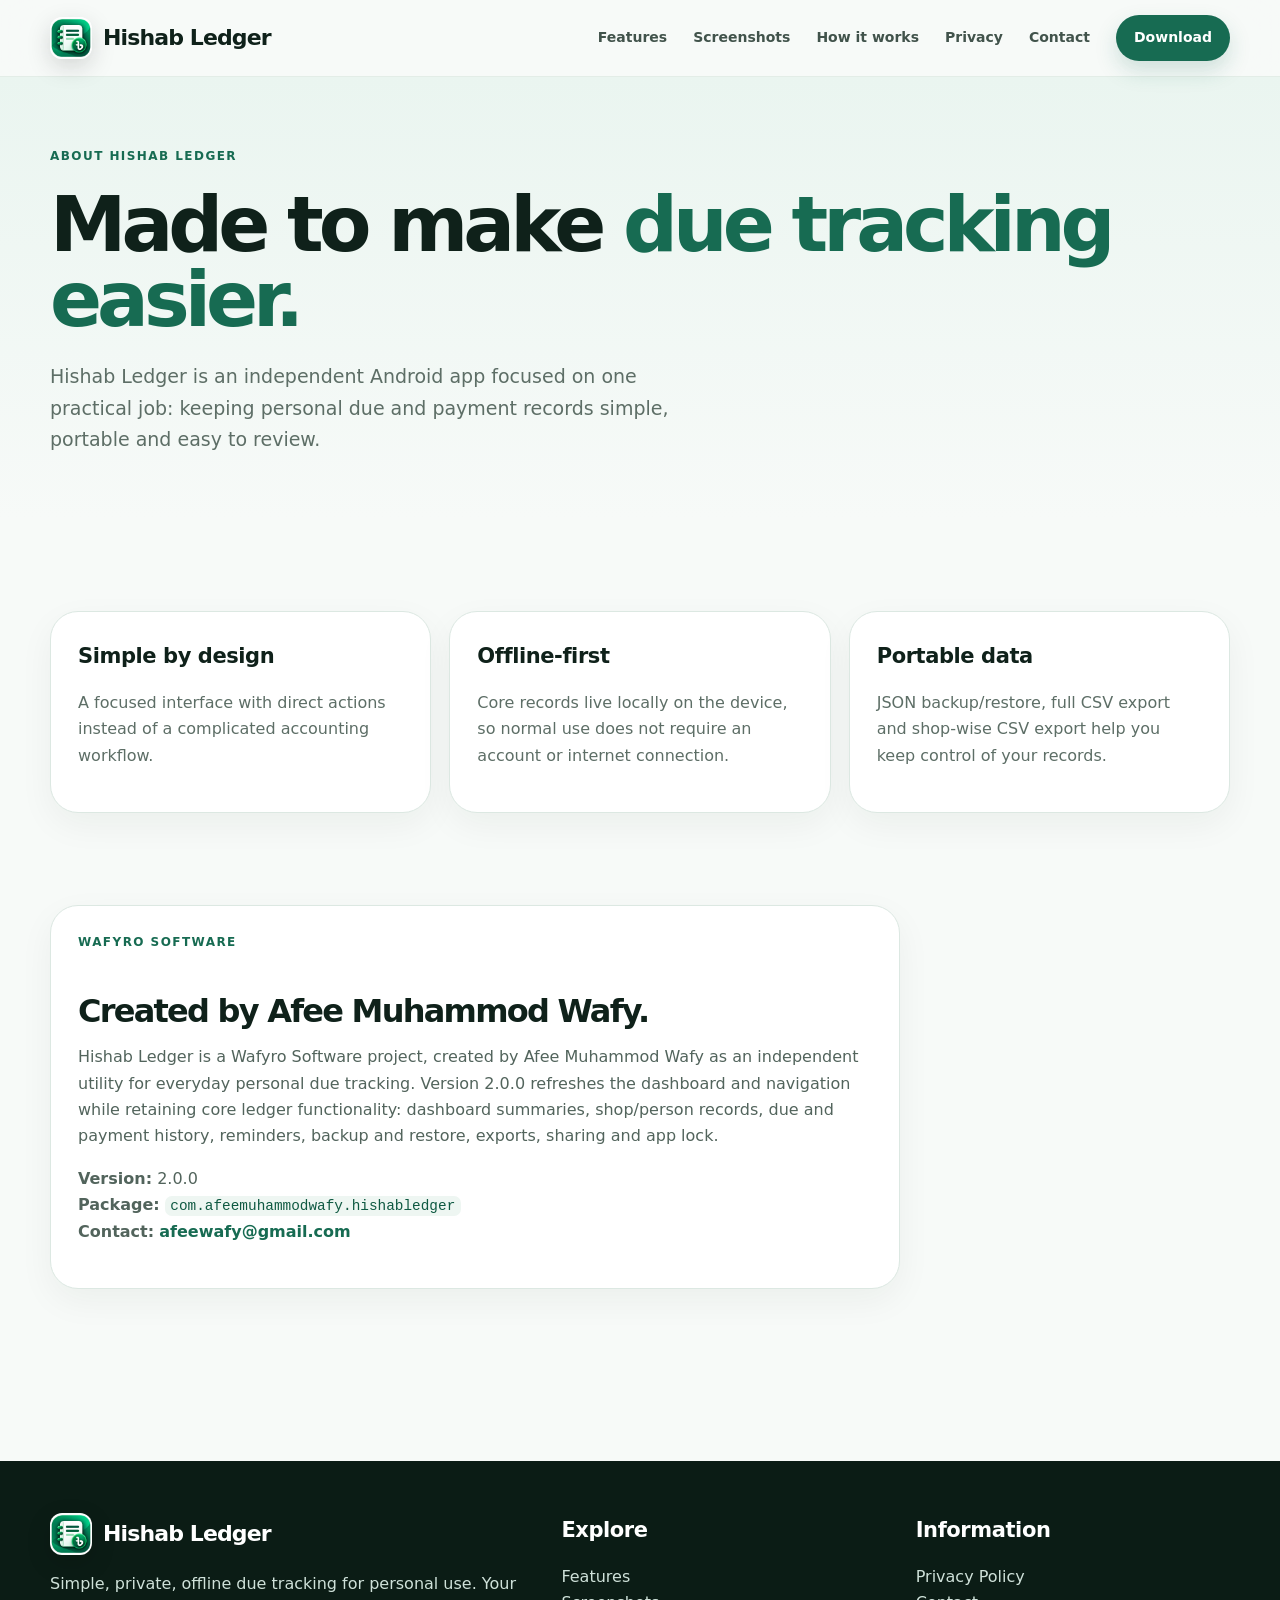
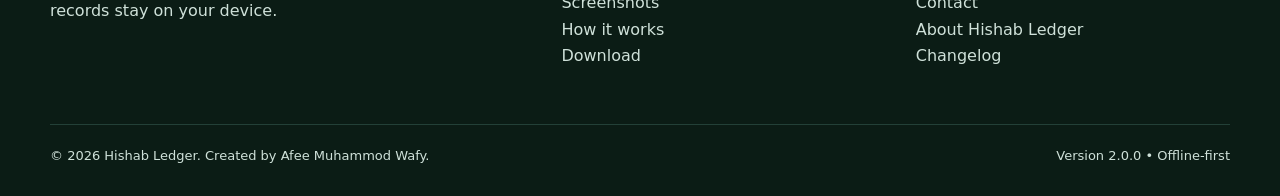
==== commit b77f61d7: "Add files via upload" ====
--- a/about/index.html
+++ b/about/index.html
@@ -58,7 +58,7 @@
 <div class="card"><h3>Offline-first</h3><p class="muted">Core records live locally on the device, so normal use does not require an account or internet connection.</p></div>
 <div class="card"><h3>Portable data</h3><p class="muted">JSON backup/restore, full CSV export and shop-wise CSV export help you keep control of your records.</p></div>
 </div></section>
-<section class="section" style="padding-top:0"><div class="container"><div class="card prose"><div class="kicker">Wafyro Software</div><h2>Created by <a href="https://afeemuhammodwafy.com/" rel="me">Afee Muhammod Wafy</a>.</h2><p>Hishab Ledger is a <a href="https://amwafy.xyz/" rel="external">Wafyro Software</a> project, created by Afee Muhammod Wafy as an independent utility for everyday personal due tracking. Version 1.0.0 launches the Hishab Ledger identity with the existing core ledger functionality preserved: dashboard summaries, shop/person records, due and payment history, reminders, backup and restore, exports, sharing and app lock.</p><p><strong>Version:</strong> 1.0.0<br><strong>Package:</strong> <code>com.afeemuhammodwafy.hisab</code><br><strong>Contact:</strong> <a style="color:var(--green);font-weight:800" href="mailto:afeewafy@gmail.com">afeewafy@gmail.com</a></p></div></div></section>
+<section class="section" style="padding-top:0"><div class="container"><div class="card prose"><div class="kicker">Wafyro Software</div><h2>Created by <a href="https://afeemuhammodwafy.com/" rel="me">Afee Muhammod Wafy</a>.</h2><p>Hishab Ledger is a <a href="https://amwafy.xyz/" rel="external">Wafyro Software</a> project, created by Afee Muhammod Wafy as an independent utility for everyday personal due tracking. Version 2.0.0 refreshes the dashboard and navigation while retaining core ledger functionality: dashboard summaries, shop/person records, due and payment history, reminders, backup and restore, exports, sharing and app lock.</p><p><strong>Version:</strong> 2.0.0<br><strong>Package:</strong> <code>com.afeemuhammodwafy.hishabledger</code><br><strong>Contact:</strong> <a style="color:var(--green);font-weight:800" href="mailto:afeewafy@gmail.com">afeewafy@gmail.com</a></p></div></div></section>
 </main>
 <footer class="footer">
   <div class="container footer-grid">
@@ -66,7 +66,7 @@
     <div><h3>Explore</h3><p><a href="../features/">Features</a><br><a href="../screenshots/">Screenshots</a><br><a href="../how-it-works/">How it works</a><br><a href="../download/">Download</a></p></div>
     <div><h3>Information</h3><p><a href="../privacy/">Privacy Policy</a><br><a href="../contact/">Contact</a><br><a href="../about/">About Hishab Ledger</a><br><a href="../changelog/">Changelog</a></p></div>
   </div>
-  <div class="container footer-bottom"><span>© 2026 Hishab Ledger. Created by Afee Muhammod Wafy.</span><span>Version 1.0.0 • Offline-first</span></div>
+  <div class="container footer-bottom"><span>© 2026 Hishab Ledger. Created by Afee Muhammod Wafy.</span><span>Version 2.0.0 • Offline-first</span></div>
 </footer>
 <script src="../script.js"></script>
 </body>
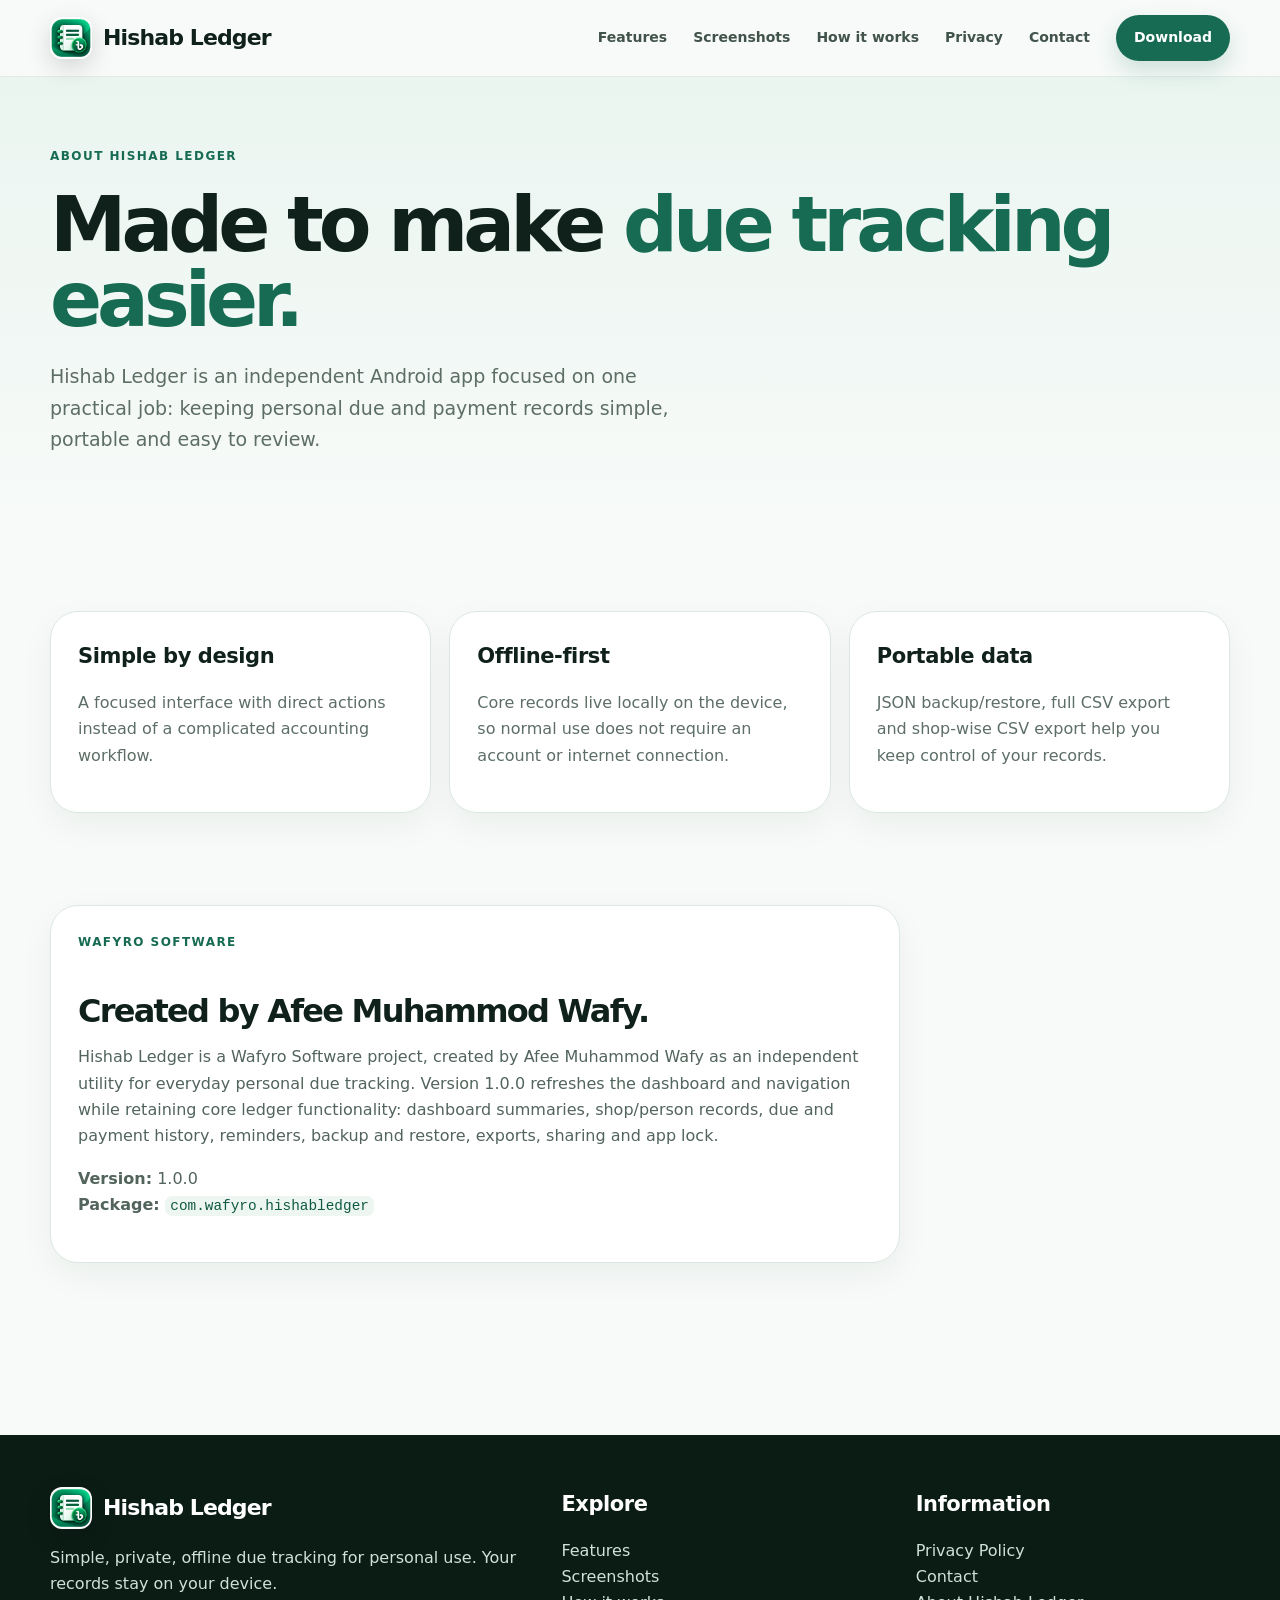
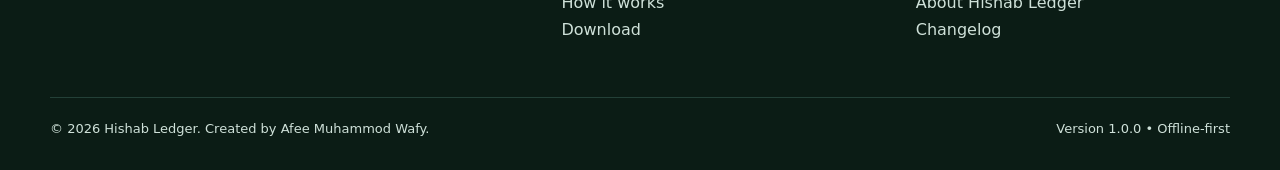
==== commit bc7442a2: "Add files via upload" ====
--- a/about/index.html
+++ b/about/index.html
@@ -58,7 +58,7 @@
 <div class="card"><h3>Offline-first</h3><p class="muted">Core records live locally on the device, so normal use does not require an account or internet connection.</p></div>
 <div class="card"><h3>Portable data</h3><p class="muted">JSON backup/restore, full CSV export and shop-wise CSV export help you keep control of your records.</p></div>
 </div></section>
-<section class="section" style="padding-top:0"><div class="container"><div class="card prose"><div class="kicker">Wafyro Software</div><h2>Created by <a href="https://afeemuhammodwafy.com/" rel="me">Afee Muhammod Wafy</a>.</h2><p>Hishab Ledger is a <a href="https://amwafy.xyz/" rel="external">Wafyro Software</a> project, created by Afee Muhammod Wafy as an independent utility for everyday personal due tracking. Version 2.0.0 refreshes the dashboard and navigation while retaining core ledger functionality: dashboard summaries, shop/person records, due and payment history, reminders, backup and restore, exports, sharing and app lock.</p><p><strong>Version:</strong> 2.0.0<br><strong>Package:</strong> <code>com.afeemuhammodwafy.hishabledger</code><br><strong>Contact:</strong> <a style="color:var(--green);font-weight:800" href="mailto:afeewafy@gmail.com">afeewafy@gmail.com</a></p></div></div></section>
+<section class="section" style="padding-top:0"><div class="container"><div class="card prose"><div class="kicker">Wafyro Software</div><h2>Created by <a href="https://afeemuhammodwafy.com/" rel="me">Afee Muhammod Wafy</a>.</h2><p>Hishab Ledger is a <a href="https://amwafy.xyz/" rel="external">Wafyro Software</a> project, created by Afee Muhammod Wafy as an independent utility for everyday personal due tracking. Version 1.0.0 refreshes the dashboard and navigation while retaining core ledger functionality: dashboard summaries, shop/person records, due and payment history, reminders, backup and restore, exports, sharing and app lock.</p><p><strong>Version:</strong> 1.0.0<br><strong>Package:</strong> <code>com.wafyro.hishabledger</code></p></div></div></section>
 </main>
 <footer class="footer">
   <div class="container footer-grid">
@@ -66,7 +66,7 @@
     <div><h3>Explore</h3><p><a href="../features/">Features</a><br><a href="../screenshots/">Screenshots</a><br><a href="../how-it-works/">How it works</a><br><a href="../download/">Download</a></p></div>
     <div><h3>Information</h3><p><a href="../privacy/">Privacy Policy</a><br><a href="../contact/">Contact</a><br><a href="../about/">About Hishab Ledger</a><br><a href="../changelog/">Changelog</a></p></div>
   </div>
-  <div class="container footer-bottom"><span>© 2026 Hishab Ledger. Created by Afee Muhammod Wafy.</span><span>Version 2.0.0 • Offline-first</span></div>
+  <div class="container footer-bottom"><span>© 2026 Hishab Ledger. Created by Afee Muhammod Wafy.</span><span>Version 1.0.0 • Offline-first</span></div>
 </footer>
 <script src="../script.js"></script>
 </body>
